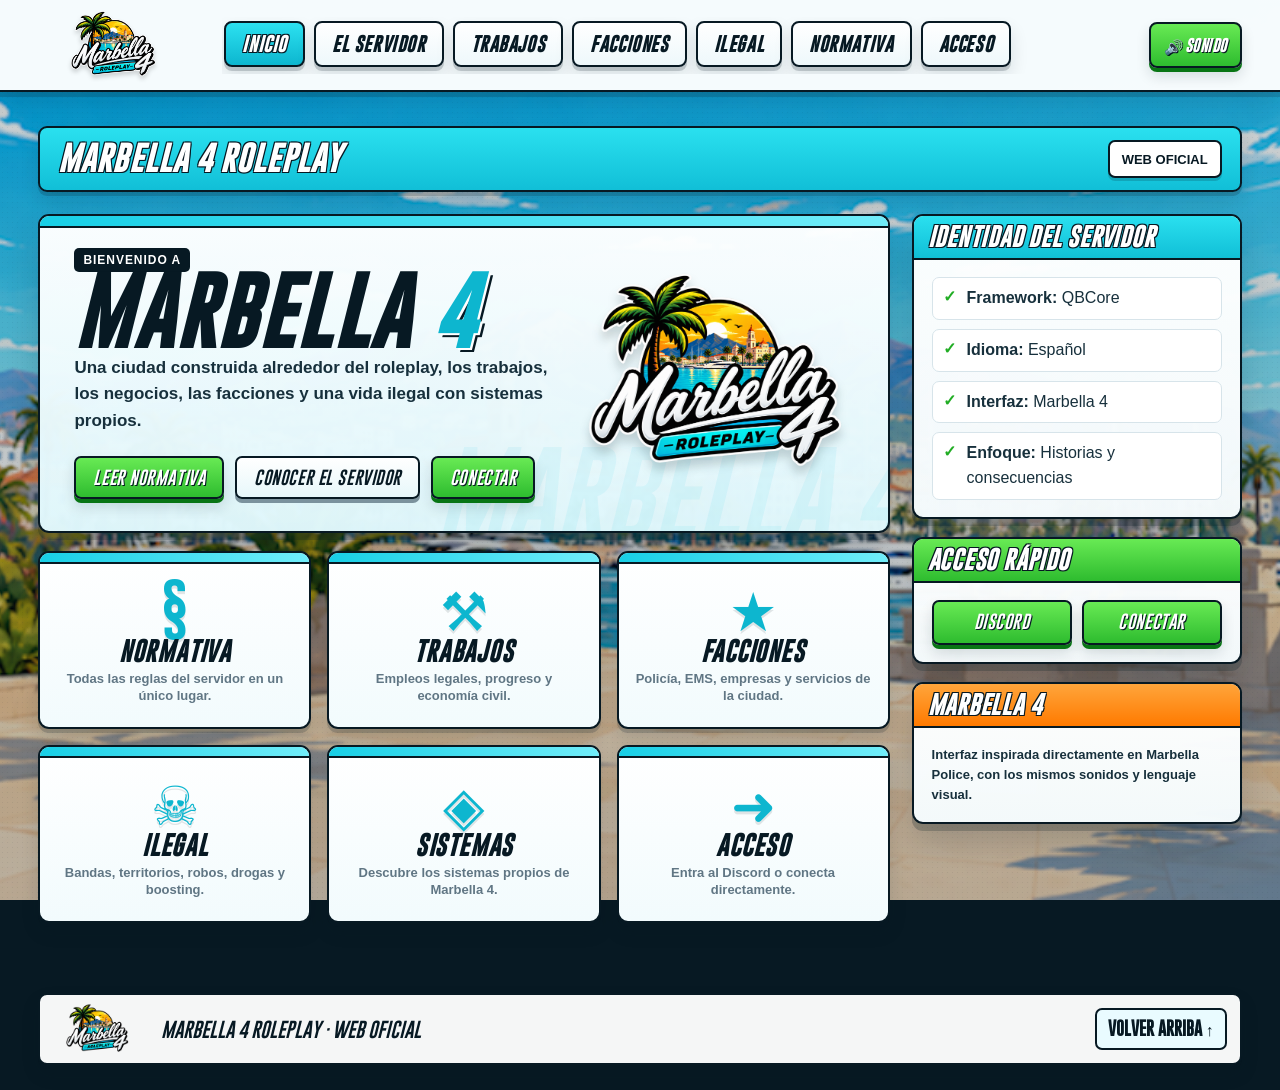
==== index.html @ 181191cb "Add files via upload" ====
<!doctype html>
<html lang="es">
<head>
  <meta charset="UTF-8" />
  <meta name="viewport" content="width=device-width, initial-scale=1.0" />
  <meta name="theme-color" content="#18cfe6" />
  <meta name="description" content="Web oficial de Marbella 4 Roleplay" />
  <title>Marbella 4 Roleplay</title>
  <link rel="icon" href="./assets/images/m4rbella_logo.png" />
  <link rel="stylesheet" href="./styles.css" />
</head>
<body>
<div class="site-root">
  <div class="site-background"></div>
  <div class="site-overlay"></div>

  <header class="top-chrome">
    <button class="brand-button js-tab" data-tab="inicio" aria-label="Inicio">
      <img src="./assets/images/m4rbella_logo.png" alt="Marbella 4 Roleplay" />
    </button>
    <nav class="tabs-bar" aria-label="Navegación principal">
      <button class="top-tab active" data-tab="inicio">INICIO</button>
      <button class="top-tab" data-tab="servidor">EL SERVIDOR</button>
      <button class="top-tab" data-tab="trabajos">TRABAJOS</button>
      <button class="top-tab" data-tab="facciones">FACCIONES</button>
      <button class="top-tab" data-tab="ilegal">ILEGAL</button>
      <button class="top-tab" data-tab="normativa">NORMATIVA</button>
      <button class="top-tab" data-tab="acceso">ACCESO</button>
    </nav>
    <button id="soundSwitch" class="sound-switch on" type="button">🔊 SONIDO</button>
  </header>

  <main class="app-shell">
    <section id="page-inicio" class="page page-active"></section>
    <section id="page-servidor" class="page"></section>
    <section id="page-trabajos" class="page"></section>
    <section id="page-facciones" class="page"></section>
    <section id="page-ilegal" class="page"></section>
    <section id="page-normativa" class="page"></section>
    <section id="page-acceso" class="page"></section>
  </main>

  <footer class="site-footer">
    <img src="./assets/images/m4rbella_logo.png" alt="Marbella 4" />
    <span>MARBELLA 4 ROLEPLAY · WEB OFICIAL</span>
    <button class="footer-top" type="button" onclick="window.scrollTo({top:0,behavior:'smooth'})">VOLVER ARRIBA ↑</button>
  </footer>
</div>
<script src="./app.js"></script>
</body>
</html>
---- styles.css ----
@font-face{font-family:M4Gobold;src:url('./assets/fonts/gobold.ttf') format('truetype');font-display:swap}
@font-face{font-family:M4Eth;src:url('./assets/fonts/eth.otf') format('opentype');font-display:swap}
:root{--cyan:#18cfe6;--cyan2:#0db6cf;--cyanSoft:#e9fbff;--ink:#071923;--ink2:#17303c;--muted:#607684;--line:#9ab1bd;--lineSoft:#d7e4ea;--white:#fff;--green:#45d93b;--green2:#21ad24;--orange:#ff7a00;--red:#ef4444;--yellow:#ffc928;--border:2px solid var(--ink);--shadow:0 7px 0 rgba(7,25,35,.22),0 17px 32px rgba(7,25,35,.16);--shadowSoft:0 4px 0 rgba(7,25,35,.18),0 9px 18px rgba(7,25,35,.12)}
*{box-sizing:border-box;backdrop-filter:none!important;-webkit-backdrop-filter:none!important}html{scroll-behavior:smooth;background:#071923}body{margin:0;min-width:320px;min-height:100vh;overflow-x:hidden;font-family:Arial,Helvetica,sans-serif;color:var(--ink)}button,input,a{font:inherit}button{color:inherit}a{color:inherit;text-decoration:none}::selection{background:var(--cyan);color:#fff}::-webkit-scrollbar{width:12px}::-webkit-scrollbar-track{background:#eef8fb}::-webkit-scrollbar-thumb{background:var(--cyan);border:2px solid var(--ink);border-radius:8px}
.site-root{min-height:100vh;position:relative;isolation:isolate}.site-background{position:fixed;inset:0;z-index:-3;background:url('./assets/images/m4rbella_bg.png') center/cover no-repeat}.site-overlay{position:fixed;inset:0;z-index:-2;background:linear-gradient(180deg,rgba(7,25,35,.20),rgba(7,25,35,.28));pointer-events:none}.site-overlay:after{content:"";position:absolute;inset:0;background-image:radial-gradient(rgba(7,25,35,.18) .7px,transparent .7px);background-size:5px 5px;opacity:.35}
.top-chrome{position:sticky;top:0;z-index:100;min-height:92px;display:grid;grid-template-columns:168px minmax(0,1fr) auto;align-items:center;gap:16px;padding:10px 3vw;background:rgba(255,255,255,.96);border-bottom:2px solid var(--ink);box-shadow:0 5px 0 rgba(7,25,35,.18),0 12px 24px rgba(7,25,35,.12)}.brand-button{border:0;background:transparent;padding:0;cursor:pointer;display:flex;align-items:center}.brand-button img{width:150px;height:70px;object-fit:contain;filter:drop-shadow(0 3px 2px rgba(0,0,0,.16))}.tabs-bar{display:flex;gap:9px;overflow-x:auto;padding:4px 2px 7px;scrollbar-width:none}.tabs-bar::-webkit-scrollbar{display:none}.top-tab,.sound-switch{flex:0 0 auto;min-height:46px;padding:8px 16px;border:var(--border);border-radius:8px;background:linear-gradient(180deg,#fff,#eef8fb);box-shadow:var(--shadowSoft);cursor:pointer;font-family:M4Gobold,'Arial Black',sans-serif;font-style:italic;font-weight:700;font-size:17px;letter-spacing:.035em;transition:transform .12s ease,background .12s ease}.top-tab:hover,.sound-switch:hover{transform:translateY(-2px);background:var(--cyanSoft)}.top-tab.active{color:#fff;background:linear-gradient(180deg,#2ce1f0,var(--cyan2));text-shadow:1px 1px 0 var(--ink),-1px 1px 0 var(--ink),1px -1px 0 var(--ink),-1px -1px 0 var(--ink)}.sound-switch{font-size:14px;padding-inline:13px}.sound-switch.on{background:linear-gradient(180deg,#68ea54,#2ebc2f);color:#fff;box-shadow:0 4px 0 #087514,0 8px 14px rgba(7,25,35,.14);text-shadow:1px 1px 0 var(--ink)}.sound-switch.off{background:linear-gradient(180deg,#ff7878,#df3030);color:#fff}
.app-shell{width:min(94vw,1780px);margin:0 auto;padding:34px 0 70px}.page{display:none;min-height:72vh}.page.page-active{display:block;animation:pageIn .18s ease both}@keyframes pageIn{from{opacity:0;transform:translateY(7px)}to{opacity:1;transform:none}}
.app-titlebar{min-height:66px;display:flex;align-items:center;justify-content:space-between;gap:18px;padding:11px 18px;margin-bottom:22px;background:linear-gradient(180deg,#2ae0ef,#11bfd7);border:var(--border);border-radius:9px;box-shadow:var(--shadowSoft)}.app-titlebar h1,.section-bar,.info-panel-title,.dashboard-title,.list-card h3,.rules-category-head h2,.rule-name,.step-card h3,.welcome-copy h2,.panel-big-title{font-family:M4Gobold,'Arial Black',sans-serif;font-style:italic;font-weight:700;letter-spacing:.035em}.app-titlebar h1{margin:0;color:#fff;font-size:clamp(27px,2.3vw,42px);line-height:1;text-shadow:1px 1px 0 var(--ink),-1px 1px 0 var(--ink),1px -1px 0 var(--ink),-1px -1px 0 var(--ink)}.header-chip{display:inline-flex;align-items:center;min-height:38px;padding:6px 12px;background:#fff;border:var(--border);border-radius:7px;box-shadow:0 3px 0 rgba(7,25,35,.18);font-weight:800;font-size:13px}.danger-chip{color:#fff;background:linear-gradient(180deg,#ff6f6f,#df3030);text-shadow:1px 1px 0 var(--ink)}
.info-panel,.welcome-panel,.intro-strip,.warning-strip,.rules-category,.access-steps,.bottom-actionbar{background:linear-gradient(180deg,rgba(255,255,255,.985),rgba(244,250,252,.985));border:var(--border);border-radius:11px;box-shadow:var(--shadow)}.info-panel{overflow:hidden}.info-panel-title{padding:10px 14px;color:#fff;font-size:22px;line-height:1;background:linear-gradient(180deg,#2ae0ef,#11bfd7);border-bottom:var(--border);text-shadow:1px 1px 0 var(--ink),-1px 1px 0 var(--ink),1px -1px 0 var(--ink),-1px -1px 0 var(--ink)}.accent-green .info-panel-title{background:linear-gradient(180deg,#68ea54,#2ebc2f)}.accent-orange .info-panel-title{background:linear-gradient(180deg,#ffa53b,#ff7a00)}.info-panel-body{padding:17px 18px;color:var(--ink2);line-height:1.55}.info-panel-body p{margin:0}
.home-grid{display:grid;grid-template-columns:minmax(0,1fr) 330px;gap:22px;align-items:start}.home-side{display:grid;gap:18px}.welcome-panel{min-height:315px;display:grid;grid-template-columns:1.4fr .8fr;align-items:center;gap:20px;padding:32px 34px;position:relative;overflow:hidden;background:linear-gradient(180deg,rgba(255,255,255,.98),rgba(223,247,252,.98))}.welcome-panel:before{content:"";position:absolute;top:0;left:0;width:100%;height:10px;background:linear-gradient(90deg,var(--cyan),#70edfa);border-bottom:2px solid var(--ink)}.welcome-panel:after{content:"MARBELLA 4";position:absolute;right:-15px;bottom:-24px;font-family:M4Gobold,sans-serif;font-style:italic;font-size:96px;color:rgba(24,207,230,.08);pointer-events:none}.welcome-copy{position:relative;z-index:2}.mini-label{display:inline-block;padding:5px 9px;margin-bottom:7px;background:var(--ink);color:#fff;border-radius:5px;font-size:12px;font-weight:800;letter-spacing:.08em}.welcome-copy h2{margin:0 0 10px;font-size:clamp(50px,6vw,96px);line-height:.86;color:var(--ink)}.welcome-copy h2 strong{color:var(--cyan2);text-shadow:2px 2px 0 #fff,4px 4px 0 var(--ink)}.welcome-copy p{max-width:760px;margin:0;font-size:17px;line-height:1.55;font-weight:600;color:var(--ink2)}.welcome-logo{width:100%;max-height:240px;object-fit:contain;position:relative;z-index:2;filter:drop-shadow(0 8px 5px rgba(7,25,35,.18))}.welcome-actions,.access-actions{display:flex;gap:11px;flex-wrap:wrap;margin-top:22px}
.dashboard-grid{display:grid;grid-template-columns:repeat(3,minmax(0,1fr));gap:16px;margin-top:18px}.dashboard-card{min-height:178px;position:relative;overflow:hidden;display:flex;flex-direction:column;align-items:center;justify-content:center;padding:20px 16px 17px;text-align:center;cursor:pointer;background:linear-gradient(180deg,#fff,#f2fbfd);border:var(--border);border-radius:11px;box-shadow:var(--shadowSoft);transition:transform .12s ease,background .12s ease}.dashboard-card:before{content:"";position:absolute;top:0;left:0;right:0;height:9px;background:linear-gradient(90deg,var(--cyan),#70edfa);border-bottom:2px solid var(--ink)}.dashboard-card:hover{transform:translateY(-4px);background:linear-gradient(180deg,#f3feff,#d8f9fd)}.dashboard-icon{color:var(--cyan2);font-family:M4Gobold,sans-serif;font-size:54px;line-height:1;text-shadow:0 3px 0 rgba(7,25,35,.11)}.dashboard-title{margin-top:7px;font-size:23px;line-height:1}.dashboard-card p{margin:7px 0 0;color:var(--muted);font-size:13px;line-height:1.35;font-weight:600}.check-list{list-style:none;padding:0;margin:0;display:grid;gap:9px}.check-list li{padding:8px 10px 8px 34px;border:1px solid var(--lineSoft);border-radius:7px;background:#fff;position:relative}.check-list li:before{content:"✓";position:absolute;left:10px;top:7px;color:var(--green2);font-weight:900}.quick-buttons{display:grid;grid-template-columns:1fr 1fr;gap:10px}.small-copy{font-size:13px;font-weight:600}
.m4-button,.m4-link-button{display:inline-flex;align-items:center;justify-content:center;min-height:43px;padding:8px 17px;border:var(--border);border-radius:7px;background:linear-gradient(180deg,#68ea54,#2ebc2f);color:#fff;box-shadow:0 4px 0 #087514,0 8px 14px rgba(7,25,35,.14);cursor:pointer;font-family:M4Gobold,'Arial Black',sans-serif;font-style:italic;font-size:16px;letter-spacing:.035em;text-shadow:1px 1px 0 var(--ink);transition:transform .1s ease,filter .1s ease}.m4-button:hover,.m4-link-button:hover{transform:translateY(-2px);filter:brightness(1.04)}.m4-button:active,.m4-link-button:active{transform:translateY(2px);box-shadow:0 1px 0 #087514}.m4-button-secondary{background:linear-gradient(180deg,#fff,#e7f7fa);color:var(--ink);box-shadow:0 4px 0 #7b929d;text-shadow:none}.m4-button-cyan{background:linear-gradient(180deg,#2ae0ef,#11bfd7);box-shadow:0 4px 0 #057c91}
.two-column-layout{display:grid;grid-template-columns:1.15fr .85fr;gap:18px}.panel-big-title{margin:0 0 8px;font-size:clamp(29px,3vw,48px);line-height:1;color:var(--ink)}.inline-tags{display:flex;flex-wrap:wrap;gap:7px;margin-top:15px}.inline-tags span{padding:5px 9px;border:1px solid var(--ink);border-radius:5px;background:var(--cyanSoft);font-family:M4Gobold,sans-serif;font-style:italic;font-size:12px}.section-bar{margin:20px 0 13px;padding:10px 14px;background:linear-gradient(180deg,#2ae0ef,#11bfd7);border:var(--border);border-radius:8px;color:#fff;font-size:23px;text-shadow:1px 1px 0 var(--ink)}.bottom-actionbar{display:flex;align-items:center;justify-content:space-between;gap:12px;margin-top:18px;padding:13px 15px;font-weight:700}
.intro-strip{display:flex;align-items:center;gap:14px;padding:15px 17px;margin-bottom:18px}.intro-strip-icon{width:55px;height:55px;display:grid;place-items:center;background:linear-gradient(180deg,#2ae0ef,#11bfd7);color:#fff;border:var(--border);border-radius:8px;font-size:28px}.intro-strip strong{font-family:M4Gobold,sans-serif;font-style:italic;font-size:24px}.intro-strip p{margin:2px 0 0;color:var(--muted);font-weight:600}.list-page-grid{display:grid;grid-template-columns:repeat(2,minmax(0,1fr));gap:14px}.list-card{display:grid;grid-template-columns:78px minmax(0,1fr);min-height:118px;overflow:hidden;background:linear-gradient(180deg,#fff,#f5fbfd);border:var(--border);border-radius:10px;box-shadow:var(--shadowSoft);cursor:pointer;transition:transform .12s ease,background .12s ease}.list-card:hover{transform:translateY(-3px);background:var(--cyanSoft)}.list-card-number{display:grid;place-items:center;background:linear-gradient(180deg,#2ae0ef,#11bfd7);color:#fff;border-right:var(--border);font-family:M4Gobold,sans-serif;font-style:italic;font-size:30px;text-shadow:1px 1px 0 var(--ink),-1px 1px 0 var(--ink)}.list-card-copy{padding:16px 18px}.list-card h3{margin:0;font-size:25px;line-height:1}.list-card p{margin:7px 0 0;color:var(--muted);line-height:1.45;font-weight:600}.faction-grid{grid-template-columns:repeat(4,minmax(0,1fr));margin-top:0}.warning-strip{display:flex;align-items:center;gap:14px;padding:13px 16px;margin-bottom:18px;background:linear-gradient(180deg,#fff8e8,#fff0c9);border-color:#5a3d06}.warning-strip b{padding:7px 10px;background:linear-gradient(180deg,#ff6767,#df3030);color:#fff;border:2px solid var(--ink);border-radius:6px;font-family:M4Gobold,sans-serif;font-style:italic;font-size:19px;text-shadow:1px 1px 0 var(--ink)}.warning-strip span{color:#5a3d06;font-weight:700}.illegal-card .list-card-number{background:linear-gradient(180deg,#ff7878,#df3030)}
.rules-toolbar{display:grid;grid-template-columns:1fr auto;gap:12px;margin-bottom:18px}.search-field{min-height:53px;display:grid;grid-template-columns:46px 1fr auto;align-items:center;background:#fff;border:var(--border);border-radius:8px;box-shadow:var(--shadowSoft);overflow:hidden}.search-field>span{display:grid;place-items:center;height:100%;background:var(--cyanSoft);border-right:2px solid var(--ink);font-size:25px;font-weight:900}.search-field input{height:100%;min-width:0;border:0;outline:0;padding:0 14px;font-weight:700;background:#fff}.search-field button{height:100%;padding:0 14px;border:0;border-left:2px solid var(--ink);background:var(--cyanSoft);cursor:pointer;font-family:M4Gobold,sans-serif;font-weight:700}.rules-version{display:grid;place-items:center;padding:0 16px;min-height:53px;background:#fff;border:var(--border);border-radius:8px;box-shadow:var(--shadowSoft);font-family:M4Gobold,sans-serif;font-style:italic}.rules-category{overflow:hidden;margin-bottom:18px}.rules-category-head{display:grid;grid-template-columns:72px minmax(0,1fr) auto;align-items:center;gap:14px;padding:13px 16px;background:linear-gradient(180deg,#dff7fc,#c8f1f8);border-bottom:var(--border)}.category-symbol{width:60px;height:60px;display:grid;place-items:center;background:linear-gradient(180deg,#2ae0ef,#11bfd7);color:#fff;border:var(--border);border-radius:8px;font-size:29px;text-shadow:1px 1px 0 var(--ink)}.rules-category-head span{color:var(--cyan2);font-size:11px;font-weight:900;letter-spacing:.1em}.rules-category-head h2{margin:0;font-size:31px;line-height:1}.rules-category-head p{margin:3px 0 0;color:var(--muted);font-size:13px;font-weight:600}.rules-category-head>strong{min-width:49px;padding:8px 9px;text-align:center;border:var(--border);border-radius:7px;background:#fff;font-family:M4Gobold,sans-serif;font-size:23px;box-shadow:0 3px 0 rgba(7,25,35,.15)}.rules-list{padding:12px;display:grid;gap:8px}.rule-row{border:1px solid var(--line);border-radius:7px;overflow:hidden;background:#fff;box-shadow:0 3px 8px rgba(7,25,35,.07)}.rule-row.open{border-color:var(--cyan2)}.rule-row-head{width:100%;min-height:54px;display:grid;grid-template-columns:57px 1fr 48px;align-items:center;padding:0;border:0;background:#fff;cursor:pointer;text-align:left}.rule-row-head:hover{background:var(--cyanSoft)}.rule-number{align-self:stretch;display:grid;place-items:center;background:#eef8fb;border-right:1px solid var(--line);font-family:M4Gobold,sans-serif;font-style:italic;font-size:20px}.rule-name{padding:0 14px;font-size:20px}.rule-toggle{font-size:26px;color:var(--cyan2);text-align:center;font-weight:900}.rule-row-body{display:none;padding:14px 16px 16px 72px;border-top:1px solid var(--lineSoft);background:linear-gradient(180deg,#fff,#f7fbfd);color:var(--ink2);line-height:1.55}.rule-row.open .rule-row-body{display:block}.rule-row-body p{margin:0;font-weight:600}.rule-row-body ul{margin:9px 0 0;padding-left:20px}.empty-state{padding:28px;text-align:center;background:#fff;border:var(--border);border-radius:8px;font-family:M4Gobold,sans-serif;font-size:25px}
.access-steps{padding:16px;display:grid;gap:12px}.step-card{min-height:100px;display:grid;grid-template-columns:64px 1fr;align-items:center;gap:15px;border:1px solid var(--line);border-radius:8px;overflow:hidden;background:#fff}.step-card>span{align-self:stretch;display:grid;place-items:center;background:linear-gradient(180deg,#2ae0ef,#11bfd7);color:#fff;border-right:var(--border);font-family:M4Gobold,sans-serif;font-size:34px;text-shadow:1px 1px 0 var(--ink)}.step-card>div{padding:10px 15px 10px 0}.step-card h3{margin:0;font-size:25px}.step-card p{margin:5px 0 0;color:var(--muted);font-weight:600}.step-card code{padding:2px 5px;background:var(--cyanSoft);border:1px solid var(--line);border-radius:4px}.site-footer{width:min(94vw,1780px);margin:0 auto 25px;min-height:70px;display:grid;grid-template-columns:95px 1fr auto;gap:13px;align-items:center;padding:8px 13px;background:rgba(255,255,255,.96);border:var(--border);border-radius:9px;box-shadow:var(--shadowSoft)}.site-footer img{width:88px;height:52px;object-fit:contain}.site-footer span{font-family:M4Gobold,sans-serif;font-style:italic;font-size:18px}.footer-top{border:var(--border);border-radius:7px;background:var(--cyanSoft);padding:8px 11px;cursor:pointer;font-family:M4Gobold,sans-serif;font-weight:700}
@media(max-width:1180px){.top-chrome{grid-template-columns:132px minmax(0,1fr)}.brand-button img{width:118px}.sound-switch{grid-column:1/-1;justify-self:end;position:absolute;right:3vw;bottom:-44px}.home-grid{grid-template-columns:1fr}.home-side{grid-template-columns:repeat(3,1fr)}.faction-grid{grid-template-columns:repeat(2,1fr)}}
@media(max-width:850px){.top-chrome{position:relative;grid-template-columns:1fr;gap:6px;padding:8px 4vw 10px}.brand-button{justify-content:center}.brand-button img{width:130px;height:58px}.tabs-bar{width:100%}.top-tab{min-height:40px;padding:6px 11px;font-size:15px}.sound-switch{position:static;grid-column:auto;justify-self:stretch;min-height:38px}.app-shell{width:92vw;padding-top:18px}.welcome-panel{grid-template-columns:1fr;text-align:center;padding:30px 22px 24px}.welcome-copy p{margin-inline:auto}.welcome-actions{justify-content:center}.welcome-logo{max-height:190px;margin:0 auto}.dashboard-grid{grid-template-columns:repeat(2,minmax(0,1fr))}.home-side{grid-template-columns:1fr}.two-column-layout,.list-page-grid{grid-template-columns:1fr}.rules-toolbar{grid-template-columns:1fr}.rules-version{min-height:42px}.site-footer{grid-template-columns:75px 1fr}.footer-top{grid-column:1/-1}}
@media(max-width:560px){.app-titlebar{min-height:58px;padding:9px 11px}.app-titlebar h1{font-size:24px}.app-titlebar-right{display:none}.dashboard-grid,.faction-grid{grid-template-columns:1fr}.dashboard-card{min-height:145px}.welcome-copy h2{font-size:54px}.list-card{grid-template-columns:62px 1fr}.list-card-number{font-size:25px}.list-card h3{font-size:22px}.rules-category-head{grid-template-columns:54px 1fr;gap:10px;padding:10px}.category-symbol{width:50px;height:50px}.rules-category-head>strong{display:none}.rules-category-head h2{font-size:25px}.rules-category-head p{display:none}.rule-row-head{grid-template-columns:48px 1fr 38px}.rule-name{font-size:17px;padding:0 9px}.rule-row-body{padding:13px}.search-field{grid-template-columns:42px 1fr}.search-field button{grid-column:1/-1;min-height:38px;border-left:0;border-top:2px solid var(--ink)}.bottom-actionbar{align-items:stretch;flex-direction:column}.site-footer{width:92vw;grid-template-columns:62px 1fr}.site-footer span{font-size:14px}}
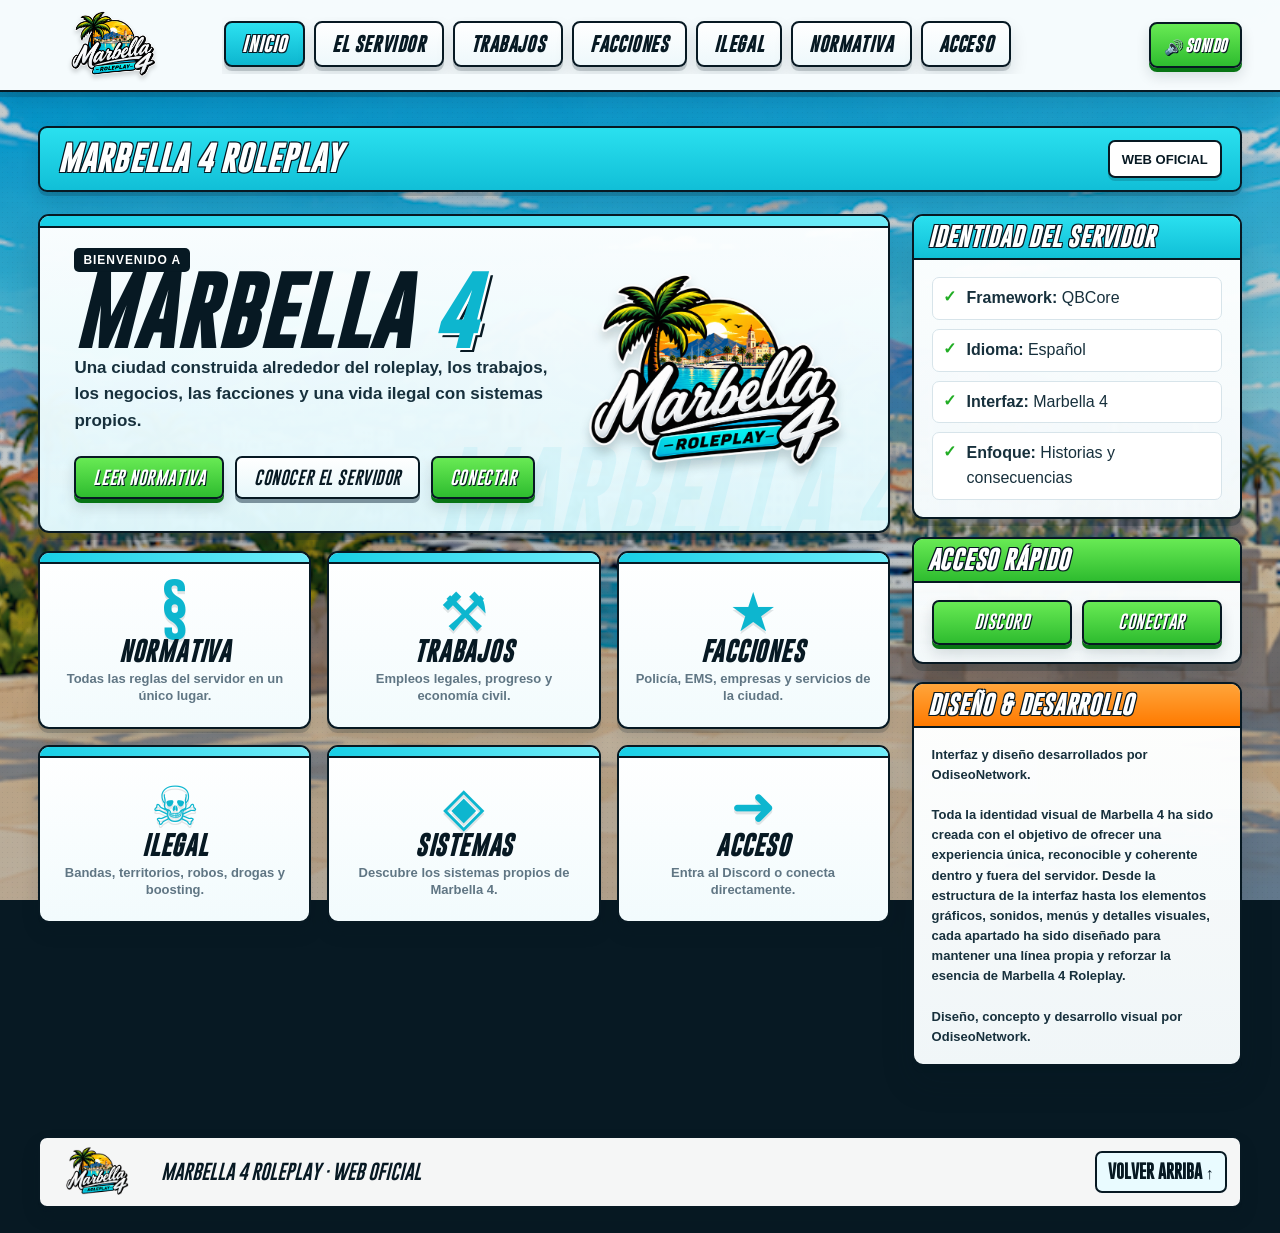
==== commit 17e6ce0e: "Add files via upload" ====
--- a/index.html
+++ b/index.html
@@ -5,9 +5,34 @@
   <meta name="viewport" content="width=device-width, initial-scale=1.0" />
   <meta name="theme-color" content="#18cfe6" />
   <meta name="description" content="Web oficial de Marbella 4 Roleplay" />
+  <meta http-equiv="Cache-Control" content="no-cache, no-store, must-revalidate" />
+  <meta http-equiv="Pragma" content="no-cache" />
+  <meta http-equiv="Expires" content="0" />
   <title>Marbella 4 Roleplay</title>
-  <link rel="icon" href="./assets/images/m4rbella_logo.png" />
-  <link rel="stylesheet" href="./styles.css" />
+  <!-- M4_BUILD: SELF_CONTAINED_2026-09-21 -->
+  <link rel="icon" href="[data-uri]